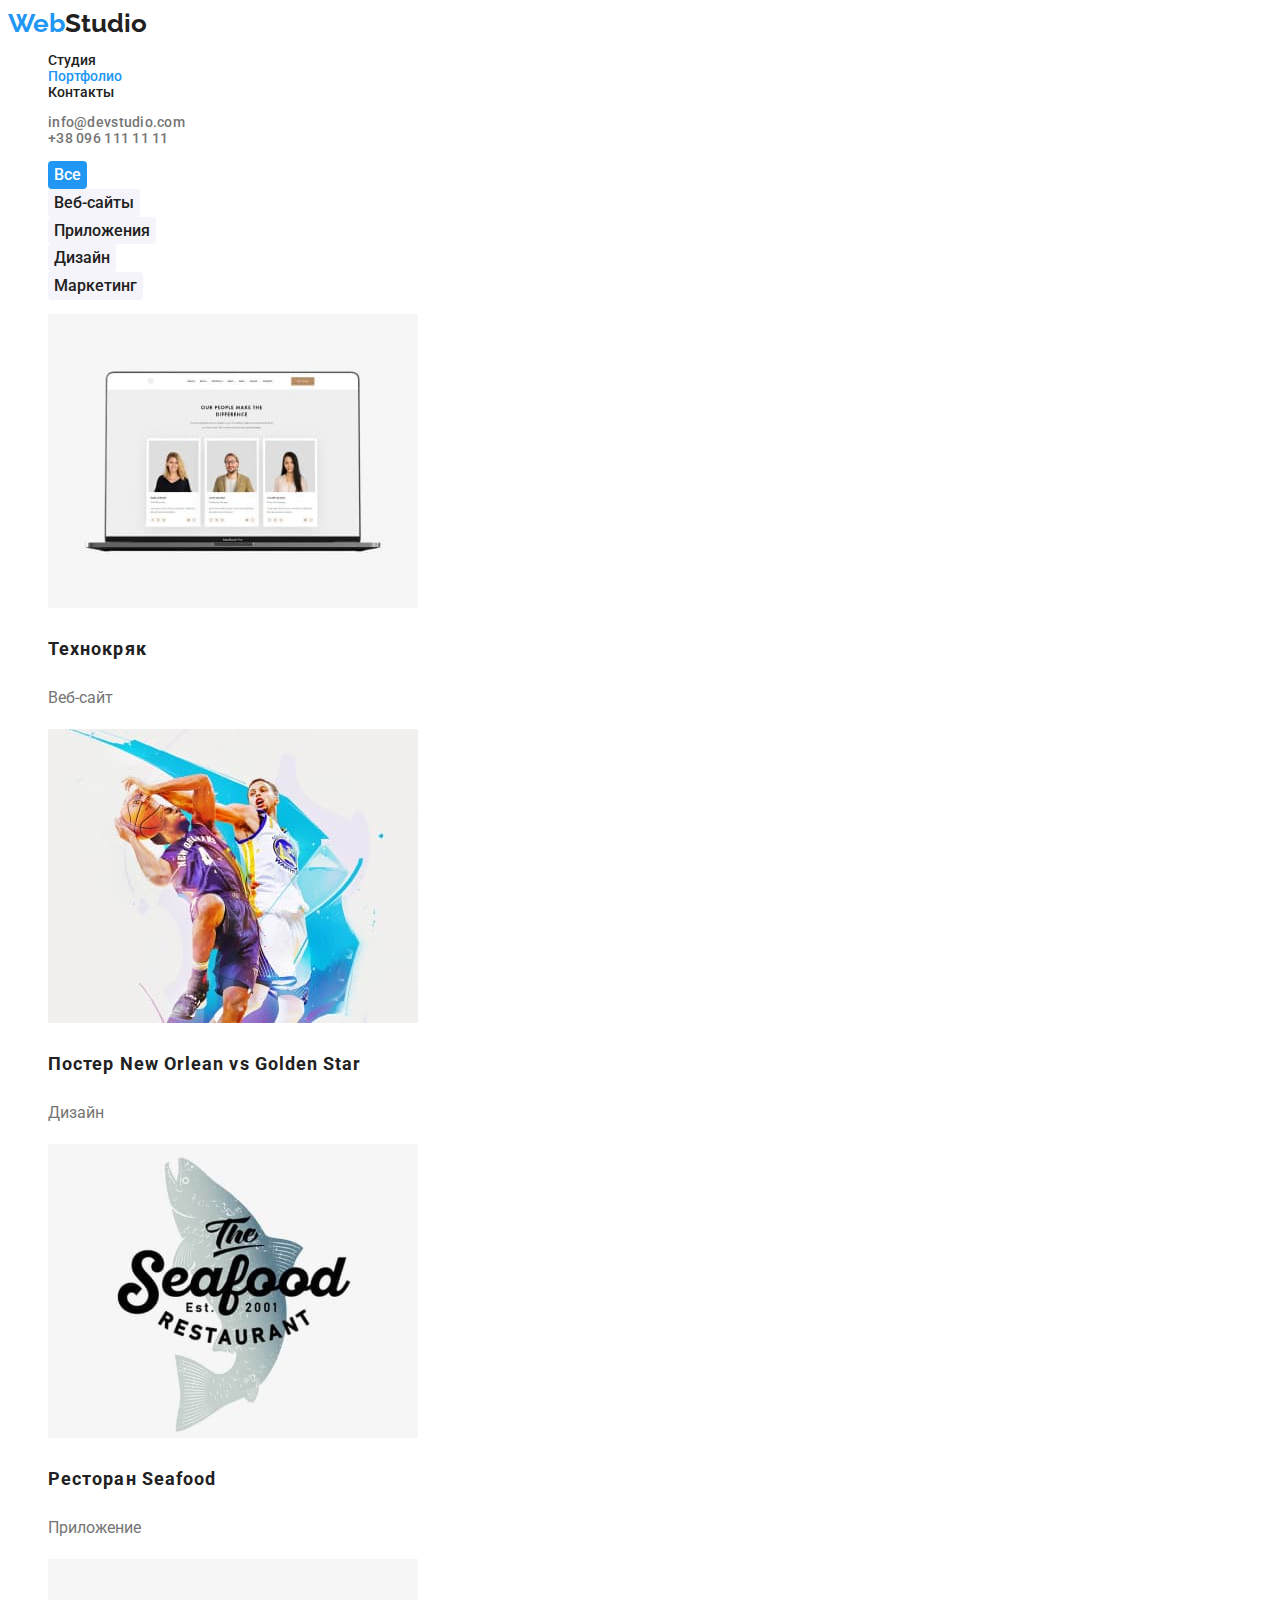
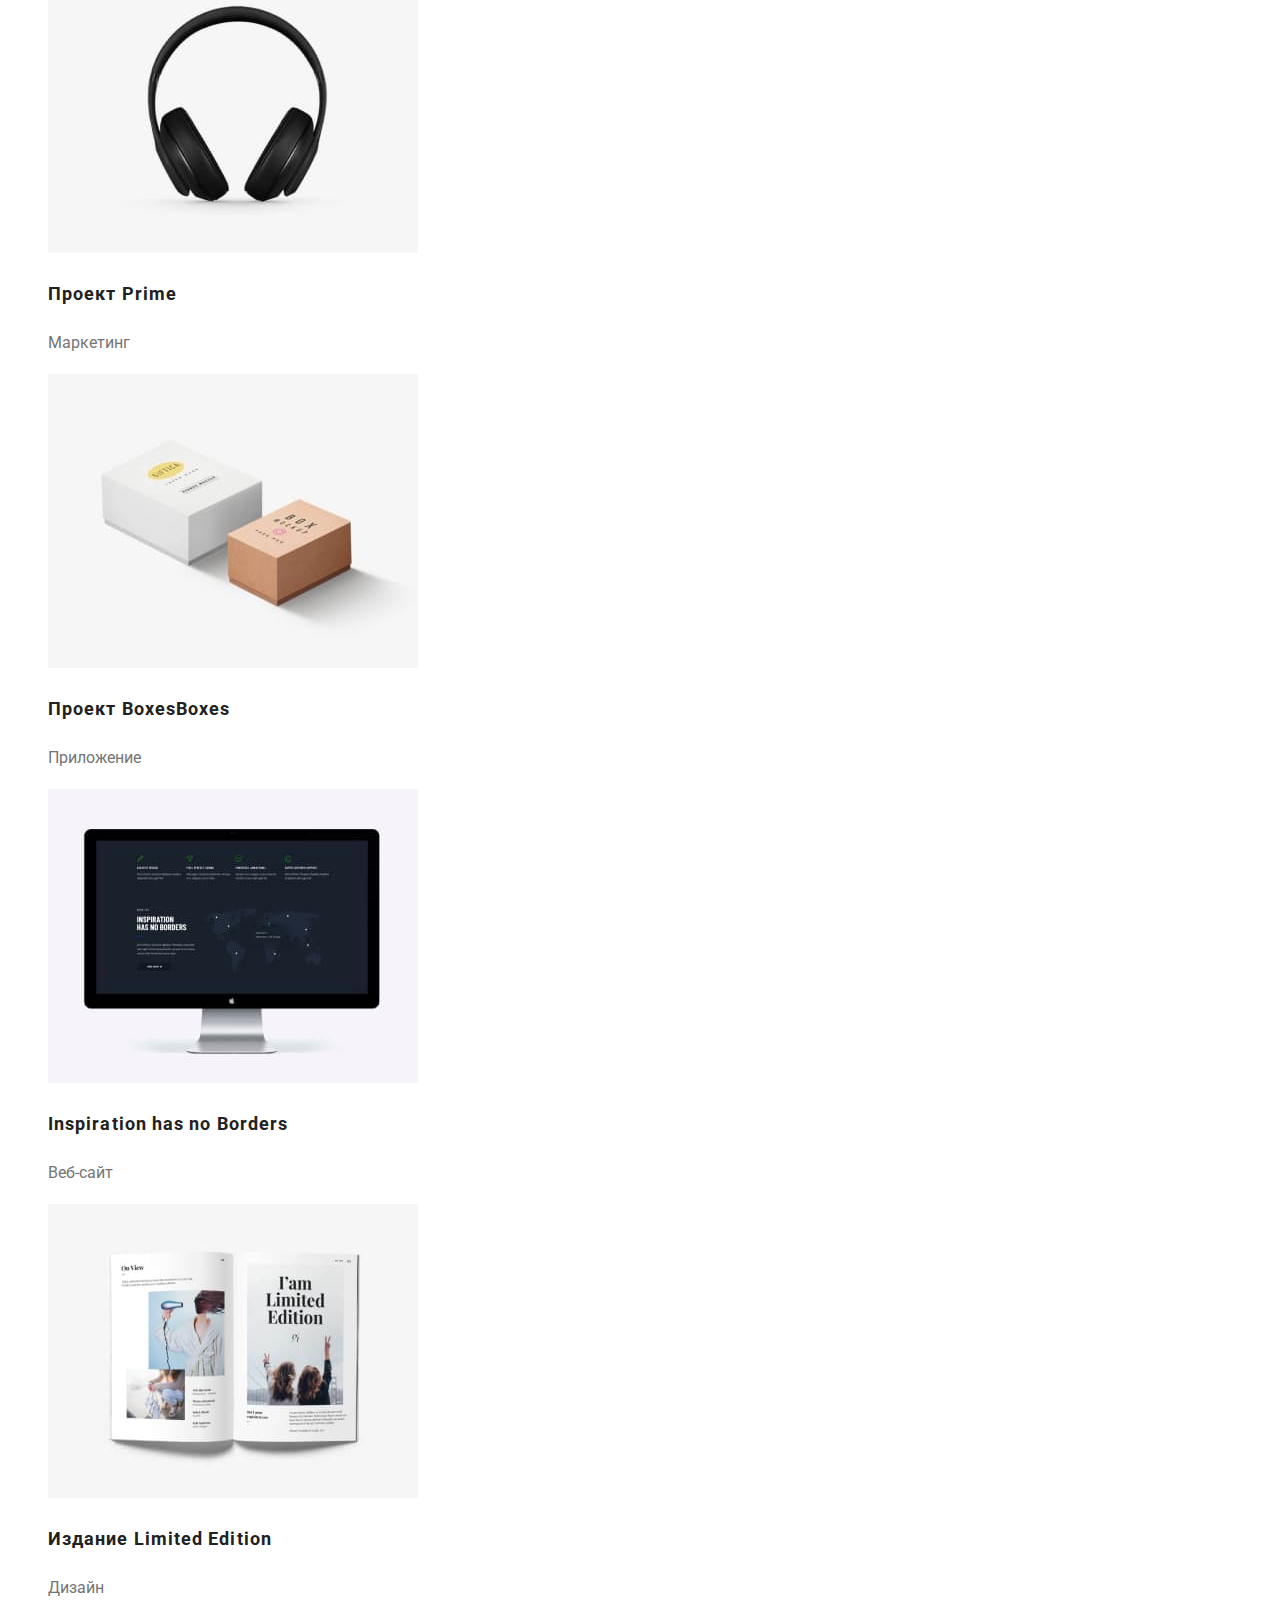
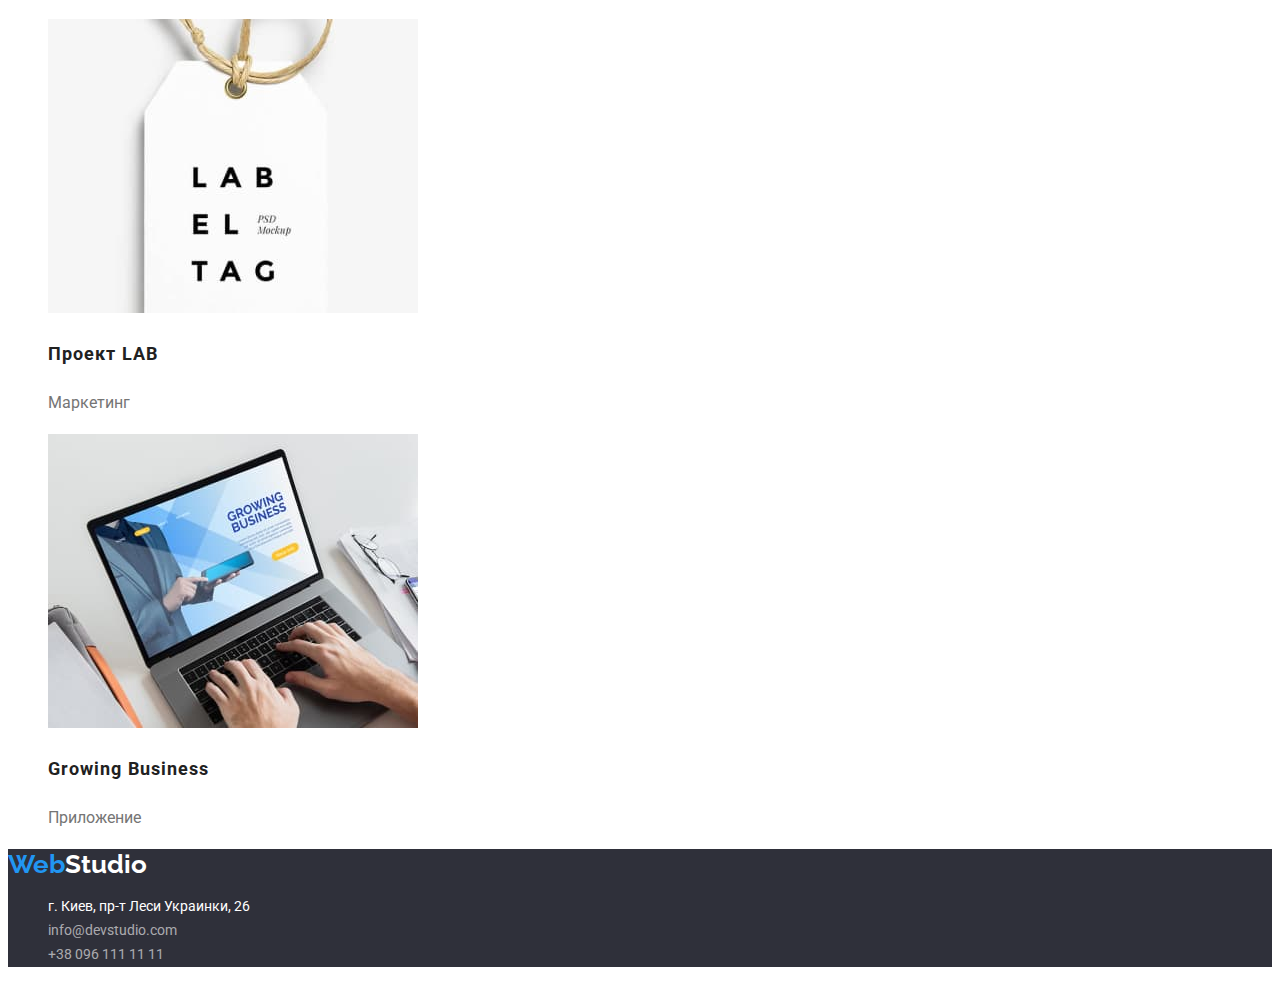
==== portfolio.html @ 29855543 "Add files via upload" ====
<!DOCTYPE html>
<html lang="ru">
  <head>
    <meta charset="UTF-8" />
    <meta http-equiv="X-UA-Compatible" content="IE=edge" />
    <meta name="viewport" content="width=device-width, initial-scale=1.0" />
    <title>Портфолио</title>
    <!-- fonts start -->
    <link rel="preconnect" href="https://fonts.googleapis.com" />
    <link rel="preconnect" href="https://fonts.gstatic.com" crossorigin />
    <link
      href="https://fonts.googleapis.com/css2?family=Raleway:wght@700&family=Roboto:wght@400;500;700;900&display=swap"
      rel="stylesheet"
    />
    <!-- custom styles start -->
    <link rel="stylesheet" href="./css/styles.css" />
  </head>
  <body>
    <!-- Секція Header -->
    <header class="header">
      <a class="logo" href="./index.html" lang="en"
        >Web<span class="logo-header-web">Studio</span></a
      >

      <nav class="header-nav">
        <ul class="list">
          <li class="header-list-item">
            <a class="header-link link" href="./index.html">Студия</a>
          </li>
          <li class="header-list-item">
            <a class="header-link link current" href="./portfolio.html">Портфолио</a>
          </li>
          <li class="header-list-item">
            <a class="header-link link" href="./contatcs.html">Контакты</a>
          </li>
        </ul>
      </nav>
      <ul class="contacts">
        <li class="list">
          <a class="header-contact link" href="mailto:info@devstudio.com"
            >info@devstudio.com</a
          >
        </li>
        <li class="list">
          <a class="header-contact link" href="tel:+380961111111"
            >+38 096 111 11 11</a
          >
        </li>
      </ul>
    </header>
    <main>
      <!-- buttons -->
      <section>
        <h1 class="visually-hidden">Портфолио</h1>
        <ul class="list">
          <li><button class="btn-menu active" type="button">Все</button></li>
          <li><button class="btn-menu" type="button">Веб-сайты</button></li>
          <li><button class="btn-menu" type="button">Приложения</button></li>
          <li><button class="btn-menu" type="button">Дизайн</button></li>
          <li><button class="btn-menu" type="button">Маркетинг</button></li>
        </ul>
      
      <!-- Список работ -->
      
        <ul class="list">
          <li>
            <a class="link" href="">
              <img
                src="./images/portfolio/technokriak (1).jpg"
                alt="Технокряк"
                width="370"
                height="294"
              />
              <h2 class="title-portfolio">Технокряк</h2>
              <p class="text">Веб-сайт</p>
            </a>
          </li>
          <li>
            <a class="link" href="">
              <img
                src="./images/portfolio/poster-NewOrlean-vs-GoldenStar (1).jpg"
                alt="poster-NewOrlean-vs-Golden-Star"
                width="370"
                height="294"
              />
              <h2 class="title-portfolio">
                Постер <span lang="en">New Orlean vs Golden Star</span>
              </h2>
              <p class="text">Дизайн</p>
            </a>
          </li>
          <li>
            <a class="link" href="">
              <img
                src="./images/portfolio/restoranSeafood (1).jpg"
                alt="restaurant-Seafood"
                width="370"
                height="294"
              />
              <h2 class="title-portfolio">
                Ресторан <span lang="en">Seafood</span>
              </h2>
              <p class="text">Приложение</p>
            </a>
          </li>
          <li>
            <a class="link" href="">
              <img
                src="./images/portfolio/prime (2) (1).jpg"
                alt="project-Prime"
                width="370"
                height="294"
              />
              <h2 class="title-portfolio">
                Проект <span lang="en">Prime</span>
              </h2>
              <p class="text">Маркетинг</p>
            </a>
          </li>
          <li>
            <a class="link" href="">
              <img
                src="./images/portfolio/boxes (1).jpg"
                alt="project-Boxes"
                width="370"
                height="294"
              />
              <h2 class="title-portfolio">
                Проект <span lang="en">Boxes</span>Boxes
              </h2>
              <p class="text">Приложение</p>
            </a>
          </li>
          <li>
            <a class="link" href="">
              <img
                src="./images/portfolio/Inspiration (1).jpg"
                alt="Inspiration-has-no-Borders"
                width="370"
                height="294"
              />
              <h2 class="title-portfolio" lang="en">
                Inspiration has no Borders
              </h2>
              <p class="text">Веб-сайт</p>
            </a>
          </li>
          <li>
            <a class="link" href="">
              <img
                src="./images/portfolio/LimitedEdition (1).jpg"
                alt="Limited-Edition"
                width="370"
                height="294"
              />
              <h2 class="title-portfolio">
                Издание <span lang="en">Limited Edition</span>
              </h2>
              <p class="text">Дизайн</p>
            </a>
          </li>
          <li>
            <a class="link" href="">
              <img
                src="./images/portfolio/LAB (1).jpg"
                alt="project-LAB"
                width="370"
                height="294"
              />
              <h2 class="title-portfolio">Проект <span lang="en">LAB</span></h2>
              <p class="text">Маркетинг</p>
            </a>
          </li>
          <li>
            <a class="link" href="">
              <img
                src="./images/portfolio/GrowingBussiness (1).jpg"
                alt="Growing Business"
                width="370"
                height="294"
              />
              <h2 class="title-portfolio" lang="en">Growing Business</h2>
              <p class="text">Приложение</p>
            </a>
          </li>
        </ul>
      </section>
    </main>
    <!-- Секція Footer -->
    <footer class="footer">
      <a class="logo" href="./index.html" lang="en"
        >Web<span class="footer-span">Studio</span></a
      >
      <address>
        <ul class="list">
          <li>
            <a
              class="footer-map"
              href="https://goo.gl/maps/bHneiKfZUzeGN72U9"
              target="_blank"
              rel="noopener noreferrer"
              >г. Киев, пр-т Леси Украинки, 26</a
            >
          </li>
          <li>
            <a class="footer-list" href="mailto:info@devstudio.com"
              >info@devstudio.com</a
            >
          </li>
          <li>
            <a class="footer-list" href="tel:+380961111111"
              >+38 096 111 11 11</a
            >
          </li>
        </ul>
      </address>
    </footer>
  </body>
</html>
---- css/styles.css ----
:root {
    /* fonts */
    --main-font: "Roboto";
    --secondary-font: "Raleway";

    /* text colors */
    --accent-color: #2196F3;
    --primary-text-color: #757575;
    --title-color: #212121;
    --button-color: #FFFFFF;
    --background-title: #2F303A;
    --background-button: #F5F4FA;
    --button-order: #188CE8;
}


body {
    font-family: var(--main-font), sans-serif;
    font-size: 14px;
    line-height: 1.71;
    
    
}

.visually-hidden {
    position:absolute;
    width: 1px;
    height: 1px;
    margin: -1px;
    border: 0;
    padding: 0;
    white-space: nowrap;
    clip-path: inset(100%);
    clip: rect(0 0 0 0);
    overflow: hidden;

}
.link {
    text-decoration: none;
}

.list {
    list-style: none;
}

.logo {
    font-family: var(--secondary-font), sans-serif;
    text-decoration: none;
    color: var(--accent-color);
    font-weight: 700;
    font-size: 26px;
    line-height: 1.19;
}

.logo-header-web {
    color: var(--title-color);
}

.hero {
    background-color: var(--background-title);
}

.hero-title {
    background: var(--background-title);
    color: var(--button-color);
    font-family: inherit;
    font-weight: 900;
    font-size: 44px;
    line-height: 1.36;
    text-align: center;
    text-transform: uppercase;
}

.button-order {
    color: var(--button-color);
    background: var(--accent-color);
    font-family: inherit;
    font-weight: 700;
    font-size: 16px;
    line-height: 1.88;
    border: none;
    border-radius: 4px;
    cursor: pointer;
}

.btn-menu {
    font-family: inherit;
    font-weight: 500;
    font-size: 16px;
    line-height: 1.62;
    text-align: center;
    color: var(--title-color);
    background: var(--background-button);
    cursor: pointer;
    border: none;
    border-radius: 4px;
}


.btn-menu:hover,
.btn-menu:focus {
    background-color: var(--accent-color);
    color: var(--button-color);

}

.header {
    font-family: var(--main-font);
    font-weight: 500;
    font-size: 14px;
    line-height: 1.14;
}

.header-link {
    text-decoration: none;
    color: var(--title-color)
}


.header-link:hover,
.header-link:focus,
.current {
    color: var(--accent-color);
}

.header-contact {
    font-weight: 500;
    font-size: 14px;
    line-height: 1.14;
    letter-spacing: 0.02em;

    color: var(--primary-text-color);
}

.header-mail {
    font-weight: 500;
    font-size: 14px;
    line-height: 1.14;
    letter-spacing: 0.02em;

    color: var(--primary-text-color);
}

.header-contact:hover,
.header-contact:focus {
    color: var(--accent-color);
}



.uppertitle {
    font-weight: 400;
    font-size: 14px;
    line-height: 1.71;
    letter-spacing: 0.03em;
    color: var(--primary-text-color);

}

.section-title {
    font-weight: 700;
    font-size: 36px;
    line-height: 1.17;
    letter-spacing: 0.03em;

    color: var(--title-color);
}

.title3 {
    font-family: inherit;
    color: var(--title-color);
    font-weight: 700;
    font-size: 14px;
    line-height: 1.14;
    text-transform: uppercase;
}

.title-team {
    font-family: inherit;
    color: var(--title-color);
    font-weight: 500;
    font-size: 16px;
    line-height: 1.19px;
    text-decoration: none;
}

.title-portfolio {
    font-weight: 700;
    font-size: 18px;
    line-height: 2;
    letter-spacing: 0.06em;
    color: var(--title-color);
}

.text { font-family: inherit; 
    font-weight: 400;
    font-size: 16px;
    line-height: 1.88;
    text-decoration: none;
    color: var(--primary-text-color);
    }


.footer {
    background-color: var(--background-title);
}

.footer-span {
    color: var(--button-color);
}

.footer-map {
    text-decoration: none;
    color: var(--button-color);
    font-style: normal;
}

.footer-list {
    text-decoration: none;
    color: rgba(255, 255, 255, 0.6);
    font-style: normal;
    
}
.footer-list:hover,
.footer-list:focus {
  color: var(--accent-color);
}
.btn-menu.active {
    background-color: var(--accent-color);
    color: var(--button-color);
}
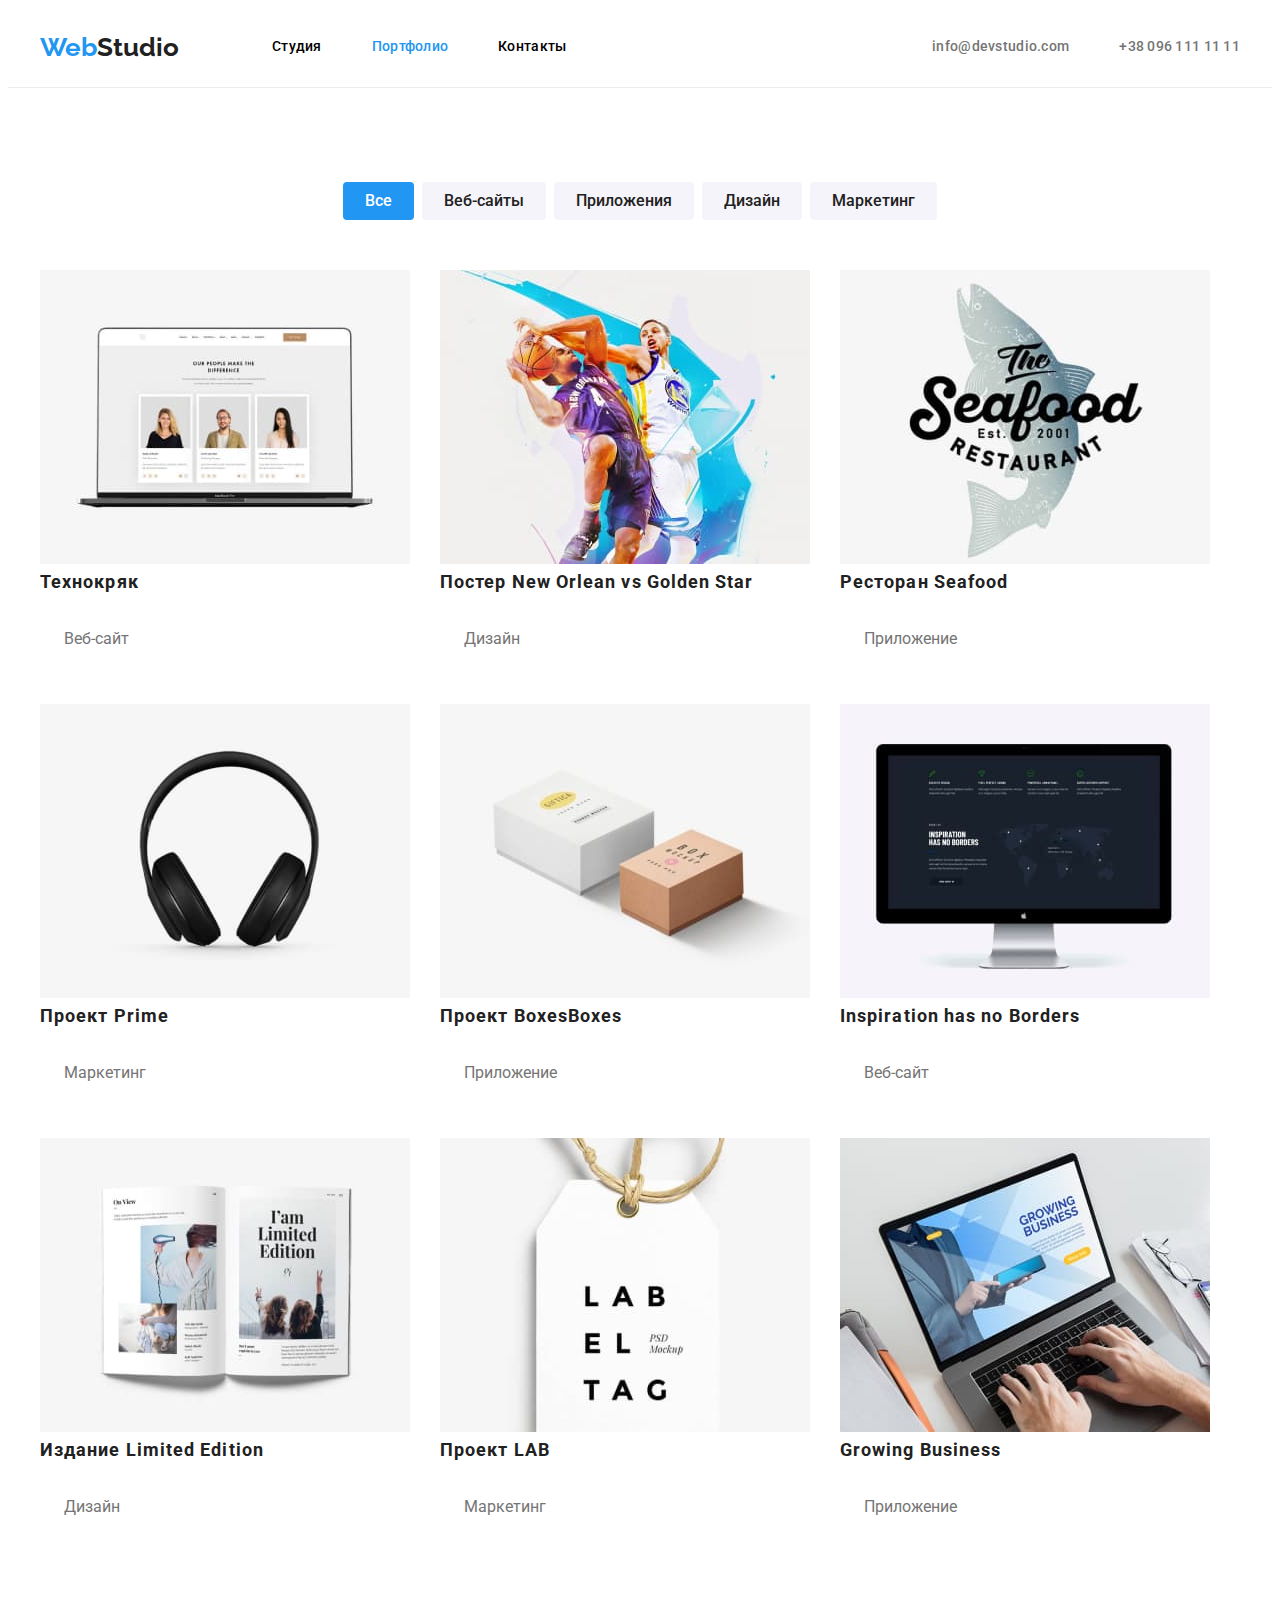
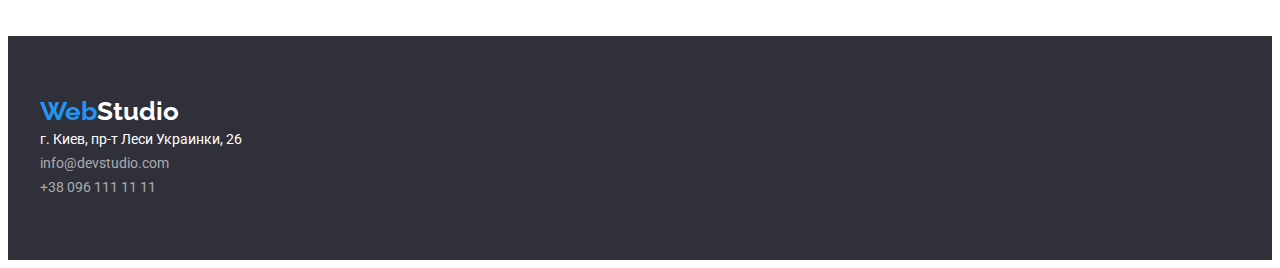
==== commit 8e6129a4: "editing index.html, css" ====
--- a/portfolio.html
+++ b/portfolio.html
@@ -12,208 +12,249 @@
       href="https://fonts.googleapis.com/css2?family=Raleway:wght@700&family=Roboto:wght@400;500;700;900&display=swap"
       rel="stylesheet"
     />
+    <link
+      rel="stylesheet"
+      href="https://cdnjs.cloudflare.com/ajax/libs/modern-normalize/1.1.0/modern-normalize.min.css"
+      integrity="sha512-wpPYUAdjBVSE4KJnH1VR1HeZfpl1ub8YT/NKx4PuQ5NmX2tKuGu6U/JRp5y+Y8XG2tV+wKQpNHVUX03MfMFn9Q=="
+      crossorigin="anonymous"
+      referrerpolicy="no-referrer"
+    />
     <!-- custom styles start -->
     <link rel="stylesheet" href="./css/styles.css" />
   </head>
   <body>
     <!-- Секція Header -->
+
     <header class="header">
-      <a class="logo" href="./index.html" lang="en"
-        >Web<span class="logo-header-web">Studio</span></a
-      >
-
-      <nav class="header-nav">
-        <ul class="list">
-          <li class="header-list-item">
-            <a class="header-link link" href="./index.html">Студия</a>
-          </li>
-          <li class="header-list-item">
-            <a class="header-link link current" href="./portfolio.html">Портфолио</a>
-          </li>
-          <li class="header-list-item">
-            <a class="header-link link" href="./contatcs.html">Контакты</a>
-          </li>
-        </ul>
-      </nav>
-      <ul class="contacts">
-        <li class="list">
-          <a class="header-contact link" href="mailto:info@devstudio.com"
-            >info@devstudio.com</a
+      <div class="container">
+        <div class="flex-container">
+          <a href="" class="header-logo"
+            ><span class="logo-span">Web</span>Studio</a
           >
-        </li>
-        <li class="list">
-          <a class="header-contact link" href="tel:+380961111111"
-            >+38 096 111 11 11</a
-          >
-        </li>
-      </ul>
+          <nav>
+            <ul class="marker-list header-list">
+              <li class="item">
+                <a class="nav-link" href="./index.html">Студия</a>
+              </li>
+              <li class="item">
+                <a class="nav-link current" href="">Портфолио</a>
+              </li>
+              <li class="item"><a class="nav-link" href="">Контакты</a></li>
+            </ul>
+          </nav>
+          <ul class="marker-list header-list-contact">
+            <li class="contact-item">
+              <a class="contact-link" href="mailto:info@devstudio.com"
+                >info@devstudio.com</a
+              >
+            </li>
+            <li class="contact-item">
+              <a class="contact-link" href="tel:+380961111111"
+                >+38 096 111 11 11</a
+              >
+            </li>
+          </ul>
+        </div>
+      </div>
     </header>
     <main>
       <!-- buttons -->
-      <section>
-        <h1 class="visually-hidden">Портфолио</h1>
-        <ul class="list">
-          <li><button class="btn-menu active" type="button">Все</button></li>
-          <li><button class="btn-menu" type="button">Веб-сайты</button></li>
-          <li><button class="btn-menu" type="button">Приложения</button></li>
-          <li><button class="btn-menu" type="button">Дизайн</button></li>
-          <li><button class="btn-menu" type="button">Маркетинг</button></li>
-        </ul>
-      
-      <!-- Список работ -->
-      
-        <ul class="list">
-          <li>
-            <a class="link" href="">
-              <img
-                src="./images/portfolio/technokriak (1).jpg"
-                alt="Технокряк"
-                width="370"
-                height="294"
-              />
-              <h2 class="title-portfolio">Технокряк</h2>
-              <p class="text">Веб-сайт</p>
-            </a>
-          </li>
-          <li>
-            <a class="link" href="">
-              <img
-                src="./images/portfolio/poster-NewOrlean-vs-GoldenStar (1).jpg"
-                alt="poster-NewOrlean-vs-Golden-Star"
-                width="370"
-                height="294"
-              />
-              <h2 class="title-portfolio">
-                Постер <span lang="en">New Orlean vs Golden Star</span>
-              </h2>
-              <p class="text">Дизайн</p>
-            </a>
-          </li>
-          <li>
-            <a class="link" href="">
-              <img
-                src="./images/portfolio/restoranSeafood (1).jpg"
-                alt="restaurant-Seafood"
-                width="370"
-                height="294"
-              />
-              <h2 class="title-portfolio">
-                Ресторан <span lang="en">Seafood</span>
-              </h2>
-              <p class="text">Приложение</p>
-            </a>
-          </li>
-          <li>
-            <a class="link" href="">
-              <img
-                src="./images/portfolio/prime (2) (1).jpg"
-                alt="project-Prime"
-                width="370"
-                height="294"
-              />
-              <h2 class="title-portfolio">
-                Проект <span lang="en">Prime</span>
-              </h2>
-              <p class="text">Маркетинг</p>
-            </a>
-          </li>
-          <li>
-            <a class="link" href="">
-              <img
-                src="./images/portfolio/boxes (1).jpg"
-                alt="project-Boxes"
-                width="370"
-                height="294"
-              />
-              <h2 class="title-portfolio">
-                Проект <span lang="en">Boxes</span>Boxes
-              </h2>
-              <p class="text">Приложение</p>
-            </a>
-          </li>
-          <li>
-            <a class="link" href="">
-              <img
-                src="./images/portfolio/Inspiration (1).jpg"
-                alt="Inspiration-has-no-Borders"
-                width="370"
-                height="294"
-              />
-              <h2 class="title-portfolio" lang="en">
-                Inspiration has no Borders
-              </h2>
-              <p class="text">Веб-сайт</p>
-            </a>
-          </li>
-          <li>
-            <a class="link" href="">
-              <img
-                src="./images/portfolio/LimitedEdition (1).jpg"
-                alt="Limited-Edition"
-                width="370"
-                height="294"
-              />
-              <h2 class="title-portfolio">
-                Издание <span lang="en">Limited Edition</span>
-              </h2>
-              <p class="text">Дизайн</p>
-            </a>
-          </li>
-          <li>
-            <a class="link" href="">
-              <img
-                src="./images/portfolio/LAB (1).jpg"
-                alt="project-LAB"
-                width="370"
-                height="294"
-              />
-              <h2 class="title-portfolio">Проект <span lang="en">LAB</span></h2>
-              <p class="text">Маркетинг</p>
-            </a>
-          </li>
-          <li>
-            <a class="link" href="">
-              <img
-                src="./images/portfolio/GrowingBussiness (1).jpg"
-                alt="Growing Business"
-                width="370"
-                height="294"
-              />
-              <h2 class="title-portfolio" lang="en">Growing Business</h2>
-              <p class="text">Приложение</p>
-            </a>
-          </li>
-        </ul>
+      <section class="section-portfolio">
+        <div class="container">
+          <h1 class="visually-hidden">Портфолио</h1>
+          <ul class="marker-list btn-list">
+            <li class="item">
+              <button class="btn-menu active" type="button">Все</button>
+            </li>
+            <li class="item">
+              <button class="btn-menu" type="button">Веб-сайты</button>
+            </li>
+            <li class="item">
+              <button class="btn-menu" type="button">Приложения</button>
+            </li>
+            <li class="item">
+              <button class="btn-menu" type="button">Дизайн</button>
+            </li>
+            <li class="item">
+              <button class="btn-menu" type="button">Маркетинг</button>
+            </li>
+          </ul>
+
+          <!-- Список работ -->
+
+          <ul class="marker-list cards-list">
+            <li class="item">
+              <a class="link" href=""
+                ><img
+                  src="./images/portfolio/technokriak.jpg"
+                  alt="Технокряк"
+                  width="370"
+                  height="294"
+                />
+              </a>
+              <div class="text-card">
+                <h2 class="title-portfolio">Технокряк</h2>
+                <p class="text">Веб-сайт</p>
+              </div>
+            </li>
+            <li class="item">
+              <a class="link" href=""
+                ><img
+                  src="./images/portfolio/poster-NewOrlean-vs-GoldenStar.jpg"
+                  alt="poster-NewOrlean-vs-Golden-Star"
+                  width="370"
+                  height="294"
+              /></a>
+              <div class="text-card">
+                <h2 class="title-portfolio">
+                  Постер <span lang="en">New Orlean vs Golden Star</span>
+                </h2>
+                <p class="text">Дизайн</p>
+              </div>
+            </li>
+            <li class="item">
+              <a class="link" href="">
+                <img
+                  src="./images/portfolio/restoranSeafood.jpg"
+                  alt="restaurant-Seafood"
+                  width="370"
+                  height="294"
+                />
+              </a>
+              <div class="text-card">
+                <h2 class="title-portfolio">
+                  Ресторан <span lang="en">Seafood</span>
+                </h2>
+                <p class="text">Приложение</p>
+              </div>
+            </li>
+            <li class="item">
+              <a class="link" href="">
+                <img
+                  src="./images/portfolio/prime.jpg"
+                  alt="project-Prime"
+                  width="370"
+                  height="294"
+                />
+              </a>
+              <div class="text-card">
+                <h2 class="title-portfolio">
+                  Проект <span lang="en">Prime</span>
+                </h2>
+                <p class="text">Маркетинг</p>
+              </div>
+            </li>
+            <li class="item">
+              <a class="link" href="">
+                <img
+                  src="./images/portfolio/boxes.jpg"
+                  alt="project-Boxes"
+                  width="370"
+                  height="294"
+                />
+              </a>
+              <div class="text-card">
+                <h2 class="title-portfolio">
+                  Проект <span lang="en">Boxes</span>Boxes
+                </h2>
+                <p class="text">Приложение</p>
+              </div>
+            </li>
+            <li class="item">
+              <a class="link" href="">
+                <img
+                  src="./images/portfolio/Inspiration.jpg"
+                  alt="Inspiration-has-no-Borders"
+                  width="370"
+                  height="294"
+                />
+              </a>
+              <div class="text-card">
+                <h2 class="title-portfolio" lang="en">
+                  Inspiration has no Borders
+                </h2>
+                <p class="text">Веб-сайт</p>
+              </div>
+            </li>
+            <li class="item">
+              <a class="link" href="">
+                <img
+                  src="./images/portfolio/LimitedEdition.jpg"
+                  alt="Limited-Edition"
+                  width="370"
+                  height="294"
+                />
+              </a>
+              <div class="text-card">
+                <h2 class="title-portfolio">
+                  Издание <span lang="en">Limited Edition</span>
+                </h2>
+                <p class="text">Дизайн</p>
+              </div>
+            </li>
+            <li class="item">
+              <a class="link" href="">
+                <img
+                  src="./images/portfolio/LAB.jpg"
+                  alt="project-LAB"
+                  width="370"
+                  height="294"
+              /></a>
+              <div class="text-card">
+                <h2 class="title-portfolio">
+                  Проект <span lang="en">LAB</span>
+                </h2>
+                <p class="text">Маркетинг</p>
+              </div>
+            </li>
+            <li class="item">
+              <a class="link" href="">
+                <img
+                  src="./images/portfolio/GrowingBussiness.jpg"
+                  alt="Growing Business"
+                  width="370"
+                  height="294"
+                />
+              </a>
+              <div class="text-card">
+                <h2 class="title-portfolio" lang="en">Growing Business</h2>
+                <p class="text">Приложение</p>
+              </div>
+            </li>
+          </ul>
+        </div>
       </section>
     </main>
     <!-- Секція Footer -->
     <footer class="footer">
-      <a class="logo" href="./index.html" lang="en"
-        >Web<span class="footer-span">Studio</span></a
-      >
-      <address>
-        <ul class="list">
-          <li>
-            <a
-              class="footer-map"
-              href="https://goo.gl/maps/bHneiKfZUzeGN72U9"
-              target="_blank"
-              rel="noopener noreferrer"
-              >г. Киев, пр-т Леси Украинки, 26</a
-            >
-          </li>
-          <li>
-            <a class="footer-list" href="mailto:info@devstudio.com"
-              >info@devstudio.com</a
-            >
-          </li>
-          <li>
-            <a class="footer-list" href="tel:+380961111111"
-              >+38 096 111 11 11</a
-            >
-          </li>
-        </ul>
-      </address>
+      <div class="container">
+        <a class="logo" href="./index.html" lang="en"
+          >Web<span class="footer-span">Studio</span></a
+        >
+        <address>
+          <ul class="marker-list">
+            <li class="item">
+              <a
+                class="footer-map"
+                href="https://goo.gl/maps/bHneiKfZUzeGN72U9"
+                target="_blank"
+                rel="noopener noreferrer"
+                >г. Киев, пр-т Леси Украинки, 26</a
+              >
+            </li>
+            <li class="item">
+              <a class="footer-list" href="mailto:info@devstudio.com"
+                >info@devstudio.com</a
+              >
+            </li>
+            <li class="item">
+              <a class="footer-list" href="tel:+380961111111"
+                >+38 096 111 11 11</a
+              >
+            </li>
+          </ul>
+        </address>
+      </div>
     </footer>
   </body>
 </html>
--- a/css/styles.css
+++ b/css/styles.css
@@ -11,6 +11,10 @@
     --background-title: #2F303A;
     --background-button: #F5F4FA;
     --button-order: #188CE8;
+    --header-width: 1200px;
+    --font-text: 14px;
+
+    --font-weight-main: 500;
 }
 
 
@@ -18,12 +22,226 @@
     font-family: var(--main-font), sans-serif;
     font-size: 14px;
     line-height: 1.71;
-    
-    
-}
-
+}
+
+h1,
+h2,
+h3,
+ul,
+p {
+    margin: 0;
+    padding: 0;
+}
+
+img {
+    display: block;
+}
+
+.marker-list {
+    list-style-type: none;
+    padding: 0;
+}
+
+/* header */
+.header {
+    border-bottom: 1px solid #ececec;
+}
+
+.container {
+    width: 1200px;
+    padding: 0 15px;
+    margin: 0 auto;
+}
+
+header a {
+    padding: 24px 0px;
+}
+
+.flex-container {
+    display: flex;
+    align-items: center;
+}
+
+.header-logo {
+    font-family: var(--secondary-font), sans-serif;
+    font-size: 26px;
+    font-weight: 700;
+    line-height: 1.19;
+    text-decoration: none;
+    color: var(--title-color);
+    margin-right: 93px;
+}
+.logo-span {
+    color: var(--accent-color);
+}
+.header-list {
+    display: flex;
+}
+.header-list>.item:not(:last-child) {
+    margin-right: 50px;
+}
+.marker-list .nav-link {
+    font-size: var(--font-text);
+    font-weight: var(--font-weight-main);
+    line-height: 1.14;
+    text-decoration: none;
+    color: var(--dark-color);
+    letter-spacing: 0.02em;
+}
+.nav-link:hover,
+.nav-link:focus {
+    color: var(--accent-color);
+}
+.marker-list .nav-link.current {
+    color: var(--accent-color);
+}
+
+.header-list-contact>.contact-item:first-child {
+    margin-right: 50px;
+}
+
+.header-list-contact {
+    display: flex;
+    margin-left: auto;
+}
+
+.contact-link {
+    font-size: var(--font-text);
+    font-weight: var(--font-weight-main);
+    line-height: 1.14;
+    text-decoration: none;
+    color: var(--primary-text-color);
+    font-style: normal;
+    letter-spacing: 0.02em;
+}
+
+.contact-link:hover,
+.contact-link:focus {
+    color: var(--accent-color);
+}
+.section {
+    padding: 94px 0;
+}
+
+.logo {
+    font-family: var(--secondary-font), sans-serif;
+    text-decoration: none;
+    color: var(--accent-color);
+    font-weight: 700;
+    font-size: 26px;
+    line-height: 1.19;
+    margin-right: 93px;
+}
+
+.logo-header-web {
+    color: var(--title-color);
+}
+
+
+
+.header {
+    font-family: var(--main-font);
+    font-weight: 500;
+    font-size: 14px;
+    line-height: 1.14;
+}
+
+.header-link {
+    text-decoration: none;
+    color: var(--title-color)
+}
+
+
+
+.uppertitle {
+    font-weight: 400;
+    font-size: 14px;
+    line-height: 1.71;
+    letter-spacing: 0.03em;
+    color: var(--primary-text-color);
+
+}
+
+.section-title {
+    font-weight: 700;
+    font-size: 36px;
+    line-height: 1.17;
+    letter-spacing: 0.03em;
+
+    color: var(--title-color);
+    margin-bottom: 50px;
+
+    text-align: center;
+}
+
+.btn-menu {
+    border: 0;
+    padding: 6px 22px;
+
+    font-family: inherit;
+    font-weight: 500;
+    font-size: 16px;
+    line-height: 1.62;
+    text-align: center;
+    color: var(--title-color);
+    background: var(--background-button);
+    cursor: pointer;
+    border: none;
+    border-radius: 4px;
+}
+
+
+.btn-menu:hover,
+.btn-menu:focus {
+    background-color: var(--accent-color);
+    color: var(--button-color);
+}
+/* hero */
+.hero-section {
+    padding-bottom: 200px;
+    padding-top: 200px;
+}
+
+.hero {
+    background-color: var(--background-title);
+    text-align: center;
+}
+
+.hero-title {
+    background: var(--background-title);
+    color: var(--button-color);
+    font-family: inherit;
+    font-weight: 900;
+    font-size: 44px;
+    line-height: 1.36;
+    text-align: center;
+    text-transform: uppercase;
+}
+
+.button-order {
+    padding: 10px 32px;
+
+    border-radius: 4px;
+
+    color: var(--button-color);
+    background: var(--accent-color);
+    font-family: inherit;
+    font-weight: 700;
+    font-size: 16px;
+    line-height: 1.88;
+    border: none;
+    border-radius: 4px;
+    cursor: pointer;
+}
+
+.btn-order:hover,
+.btn-order:focus {
+    background-color: var(--accent-color);
+}
+
+/* преимущества */
 .visually-hidden {
-    position:absolute;
+    position: absolute;
     width: 1px;
     height: 1px;
     margin: -1px;
@@ -33,140 +251,24 @@
     clip-path: inset(100%);
     clip: rect(0 0 0 0);
     overflow: hidden;
-
-}
-.link {
-    text-decoration: none;
-}
-
-.list {
-    list-style: none;
-}
-
-.logo {
-    font-family: var(--secondary-font), sans-serif;
-    text-decoration: none;
-    color: var(--accent-color);
-    font-weight: 700;
-    font-size: 26px;
-    line-height: 1.19;
-}
-
-.logo-header-web {
-    color: var(--title-color);
-}
-
-.hero {
-    background-color: var(--background-title);
-}
-
-.hero-title {
-    background: var(--background-title);
-    color: var(--button-color);
-    font-family: inherit;
-    font-weight: 900;
-    font-size: 44px;
-    line-height: 1.36;
-    text-align: center;
-    text-transform: uppercase;
-}
-
-.button-order {
-    color: var(--button-color);
-    background: var(--accent-color);
-    font-family: inherit;
-    font-weight: 700;
-    font-size: 16px;
-    line-height: 1.88;
-    border: none;
-    border-radius: 4px;
-    cursor: pointer;
-}
-
-.btn-menu {
-    font-family: inherit;
-    font-weight: 500;
-    font-size: 16px;
-    line-height: 1.62;
-    text-align: center;
-    color: var(--title-color);
-    background: var(--background-button);
-    cursor: pointer;
-    border: none;
-    border-radius: 4px;
-}
-
-
-.btn-menu:hover,
-.btn-menu:focus {
-    background-color: var(--accent-color);
-    color: var(--button-color);
-
-}
-
-.header {
-    font-family: var(--main-font);
-    font-weight: 500;
-    font-size: 14px;
-    line-height: 1.14;
-}
-
-.header-link {
-    text-decoration: none;
-    color: var(--title-color)
-}
-
-
-.header-link:hover,
-.header-link:focus,
-.current {
-    color: var(--accent-color);
-}
-
-.header-contact {
-    font-weight: 500;
-    font-size: 14px;
-    line-height: 1.14;
-    letter-spacing: 0.02em;
-
-    color: var(--primary-text-color);
-}
-
-.header-mail {
-    font-weight: 500;
-    font-size: 14px;
-    line-height: 1.14;
-    letter-spacing: 0.02em;
-
-    color: var(--primary-text-color);
-}
-
-.header-contact:hover,
-.header-contact:focus {
-    color: var(--accent-color);
-}
-
-
-
-.uppertitle {
-    font-weight: 400;
-    font-size: 14px;
-    line-height: 1.71;
-    letter-spacing: 0.03em;
-    color: var(--primary-text-color);
-
-}
-
-.section-title {
-    font-weight: 700;
-    font-size: 36px;
-    line-height: 1.17;
-    letter-spacing: 0.03em;
-
-    color: var(--title-color);
+}
+
+
+.list-box {
+    display: flex;
+}
+
+.list-box>.item {
+    width: 270px;
+}
+
+.list-box .item:not(:last-child) {
+    margin-right: 30px;
 }
 
 .title3 {
+    margin-bottom: 10px;
+
     font-family: inherit;
     color: var(--title-color);
     font-weight: 700;
@@ -175,7 +277,51 @@
     text-transform: uppercase;
 }
 
+/* about-us */
+
+.section-about-us {
+    padding-top: 0;
+}
+
+.flex-box-img {
+    display: flex;
+    margin-left: -30px;
+    margin-top: -30px;
+
+    flex-basis: calc((100% - 90px) / 4);
+}
+
+.flex-box-img .item {
+    margin-left: 30px;
+    margin-top: 30px;
+}
+
+/* command */
+.section-command {
+    background-color: var(--background-button);
+}
+
+.flex-box-pic {
+    display: flex;
+    flex-basis: calc((100% - 120px) / 4);
+
+    margin-left: -30px;
+}
+
+.item-pic {
+    margin-left: 30px;
+    text-align: center;
+
+}
+
+.text-wrapper {
+    padding-bottom: 30px;
+    padding-top: 30px;
+}
+
 .title-team {
+    margin-bottom: 10px;
+
     font-family: inherit;
     color: var(--title-color);
     font-weight: 500;
@@ -184,25 +330,67 @@
     text-decoration: none;
 }
 
+/* portfolio */
+.section-portfolio {
+    padding-top: 94px;
+    padding-bottom: 94px;
+}
+
 .title-portfolio {
     font-weight: 700;
     font-size: 18px;
     line-height: 2;
     letter-spacing: 0.06em;
     color: var(--title-color);
-}
-
-.text { font-family: inherit; 
+
+    margin-bottom: 4px;
+}
+
+.btn-list {
+    display: flex;
+    justify-content: center;
+    margin-bottom: 50px;
+}
+
+.btn-list>.item:not(:last-child) {
+    margin-right: 8px;
+}
+
+.button-portfolio {
+    border: 0;
+    padding: 6px 22px;
+
+}
+
+.cards-list {
+    display: flex;
+    flex-wrap: wrap;
+    flex-basis: calc((100% - 90px) / 3);
+    margin-left: -30px;
+    margin-top: -30px;
+}
+
+.cards-list>.item {
+    margin-left: 30px;
+    margin-top: 30px;
+}
+
+.text {
+    font-family: inherit;
     font-weight: 400;
     font-size: 16px;
     line-height: 1.88;
     text-decoration: none;
     color: var(--primary-text-color);
-    }
+
+    padding: 20px 24px;
+}
 
 
 .footer {
     background-color: var(--background-title);
+    padding-bottom: 60px;
+    padding-top: 60px;
 }
 
 .footer-span {
@@ -219,12 +407,14 @@
     text-decoration: none;
     color: rgba(255, 255, 255, 0.6);
     font-style: normal;
-    
-}
+
+}
+
 .footer-list:hover,
 .footer-list:focus {
-  color: var(--accent-color);
-}
+    color: var(--accent-color);
+}
+
 .btn-menu.active {
     background-color: var(--accent-color);
     color: var(--button-color);
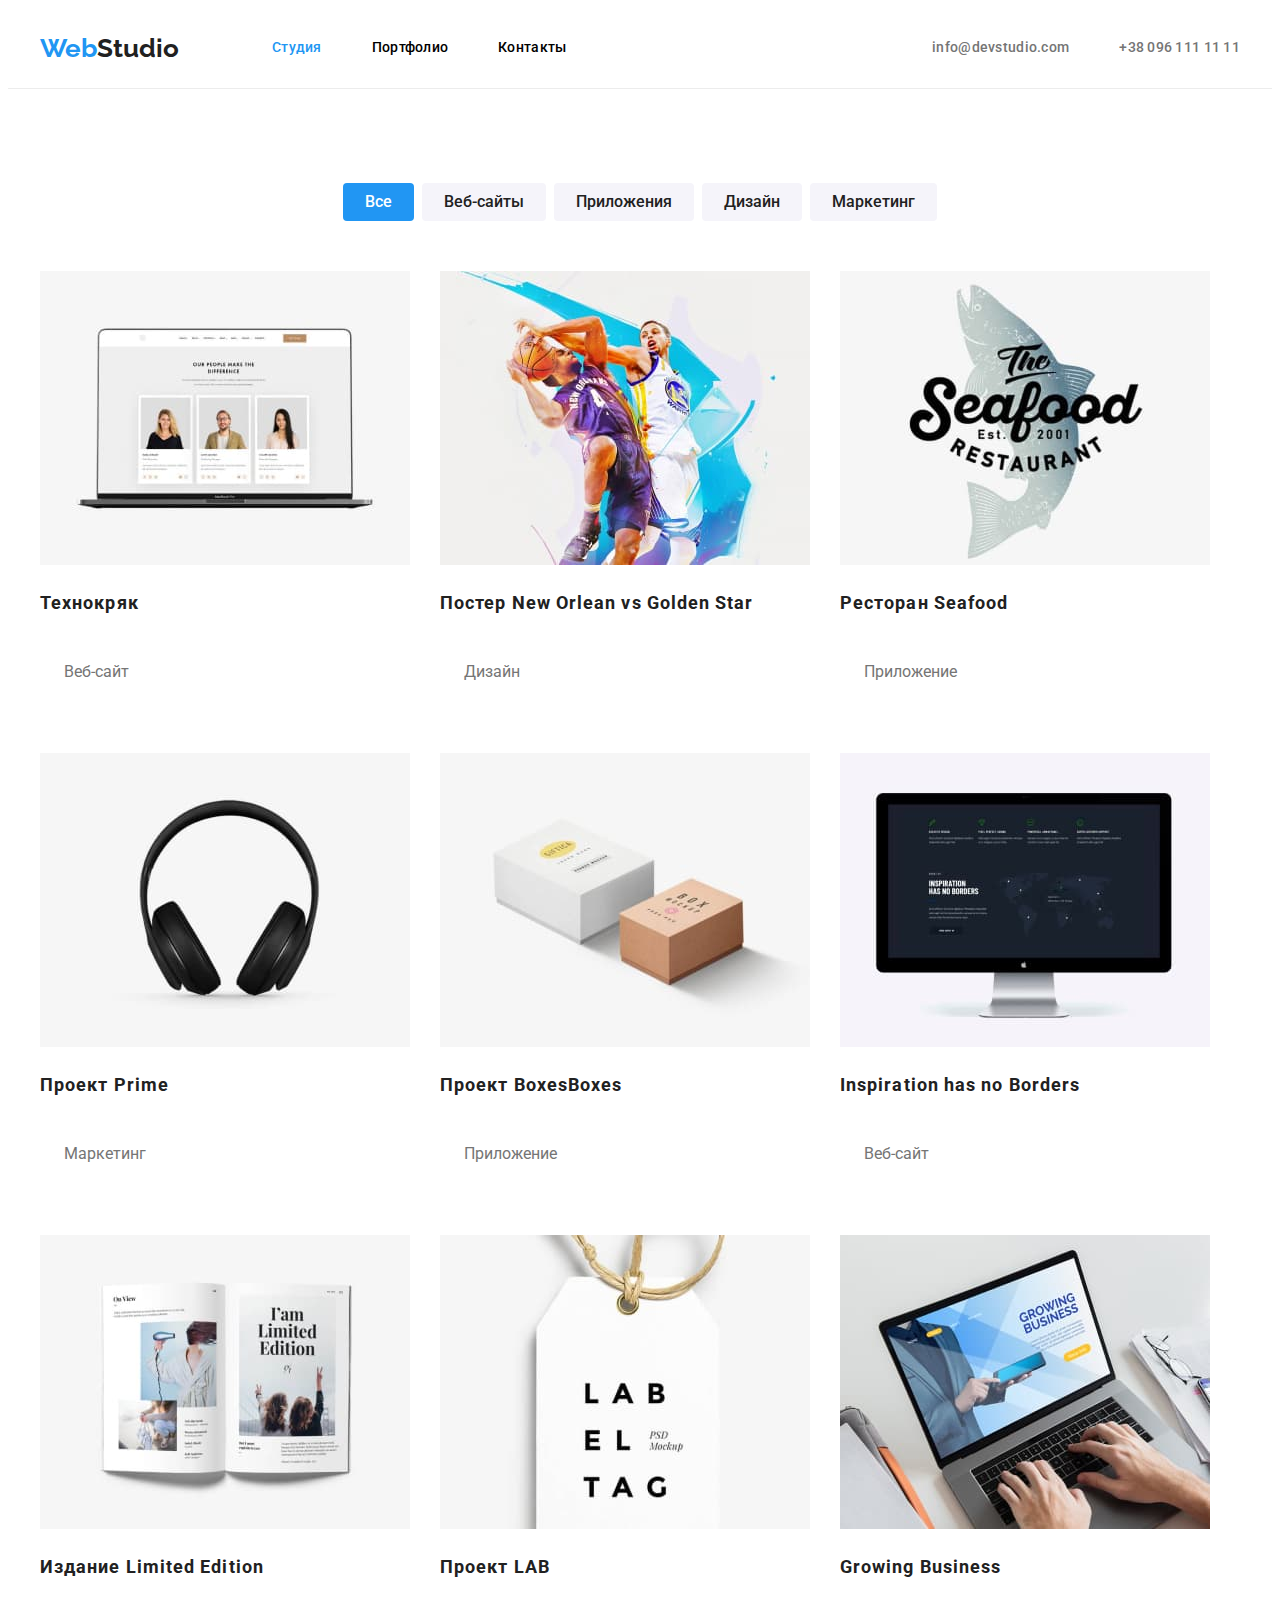
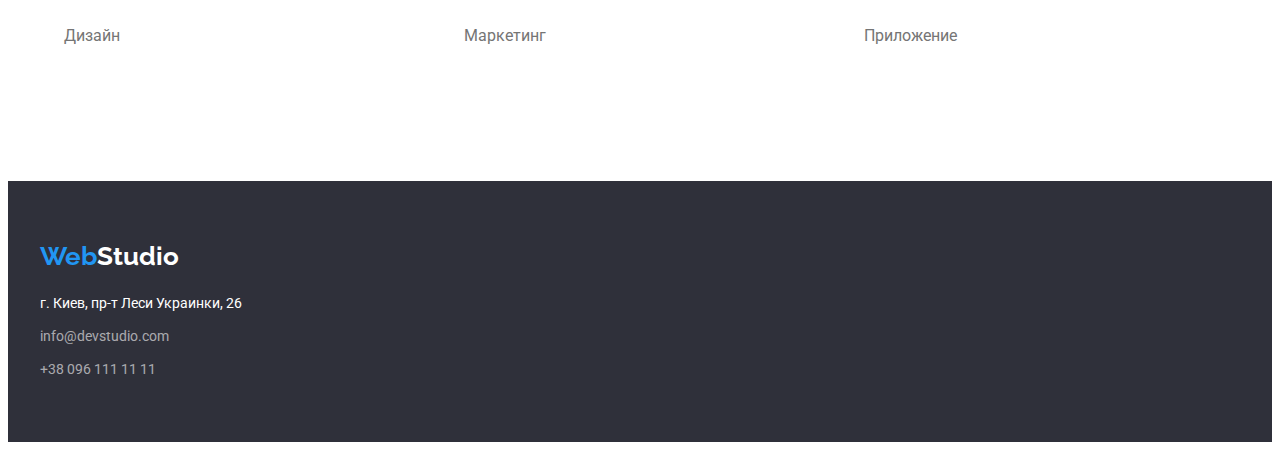
==== commit ea45dcec: "editing html, css" ====
--- a/portfolio.html
+++ b/portfolio.html
@@ -26,18 +26,18 @@
     <!-- Секція Header -->
 
     <header class="header">
-      <div class="container">
+      <div class="container header-container">
         <div class="flex-container">
-          <a href="" class="header-logo"
-            ><span class="logo-span">Web</span>Studio</a
-          >
-          <nav>
+          <nav class="header-nav">
+            <a href="" class="header-logo"
+              ><span class="logo-span">Web</span>Studio</a
+            >
             <ul class="marker-list header-list">
               <li class="item">
-                <a class="nav-link" href="./index.html">Студия</a>
+                <a class="nav-link current" href="./index.html">Студия</a>
               </li>
               <li class="item">
-                <a class="nav-link current" href="">Портфолио</a>
+                <a class="nav-link" href="./portfolio.html">Портфолио</a>
               </li>
               <li class="item"><a class="nav-link" href="">Контакты</a></li>
             </ul>
--- a/css/styles.css
+++ b/css/styles.css
@@ -38,7 +38,7 @@
 }
 
 .marker-list {
-    list-style-type: none;
+    list-style: none;
     padding: 0;
 }
 
@@ -53,9 +53,7 @@
     margin: 0 auto;
 }
 
-header a {
-    padding: 24px 0px;
-}
+
 
 .flex-container {
     display: flex;
@@ -71,16 +69,27 @@
     color: var(--title-color);
     margin-right: 93px;
 }
+
+.header-nav {
+    display: flex;
+    align-items: center;
+}
+
 .logo-span {
     color: var(--accent-color);
 }
+
 .header-list {
     display: flex;
 }
+
 .header-list>.item:not(:last-child) {
     margin-right: 50px;
 }
+
 .marker-list .nav-link {
+    padding: 32px 0;
+    display: block;
     font-size: var(--font-text);
     font-weight: var(--font-weight-main);
     line-height: 1.14;
@@ -88,10 +97,12 @@
     color: var(--dark-color);
     letter-spacing: 0.02em;
 }
+
 .nav-link:hover,
 .nav-link:focus {
     color: var(--accent-color);
 }
+
 .marker-list .nav-link.current {
     color: var(--accent-color);
 }
@@ -106,6 +117,7 @@
 }
 
 .contact-link {
+    padding: 32px 0;
     font-size: var(--font-text);
     font-weight: var(--font-weight-main);
     line-height: 1.14;
@@ -119,11 +131,14 @@
 .contact-link:focus {
     color: var(--accent-color);
 }
+
 .section {
     padding: 94px 0;
 }
 
 .logo {
+    display: inline-block;
+    margin-bottom: 20px;
     font-family: var(--secondary-font), sans-serif;
     text-decoration: none;
     color: var(--accent-color);
@@ -133,9 +148,7 @@
     margin-right: 93px;
 }
 
-.logo-header-web {
-    color: var(--title-color);
-}
+
 
 
 
@@ -196,6 +209,7 @@
     background-color: var(--accent-color);
     color: var(--button-color);
 }
+
 /* hero */
 .hero-section {
     padding-bottom: 200px;
@@ -203,11 +217,17 @@
 }
 
 .hero {
+    padding: 200px 0;
     background-color: var(--background-title);
     text-align: center;
 }
 
 .hero-title {
+    width: 693px;
+    margin-right: auto;
+    margin-left: auto;
+    margin-bottom: 30px;
+    letter-spacing: 0.06em;
     background: var(--background-title);
     color: var(--button-color);
     font-family: inherit;
@@ -288,7 +308,7 @@
     margin-left: -30px;
     margin-top: -30px;
 
-    flex-basis: calc((100% - 90px) / 4);
+    flex-basis: calc((100% - 90px) / 3);
 }
 
 .flex-box-img .item {
@@ -309,6 +329,8 @@
 }
 
 .item-pic {
+    box-shadow: 0px 1px 3px rgba(0, 0, 0, 0.12), 0px 1px 1px rgba(0, 0, 0, 0.14), 0px 2px 1px rgba(0, 0, 0, 0.2);
+    border-radius: 0px 0px 4px 4px;
     margin-left: 30px;
     text-align: center;
 
@@ -344,6 +366,8 @@
     color: var(--title-color);
 
     margin-bottom: 4px;
+    margin-top: 20px;
+    margin-bottom: 4px;
 }
 
 .btn-list {
@@ -384,6 +408,11 @@
     color: var(--primary-text-color);
 
     padding: 20px 24px;
+    display: block;
+    margin-block-start: 1em;
+    margin-block-end: 1em;
+    margin-inline-start: 0px;
+    margin-inline-end: 0px;
 }
 
 
@@ -415,6 +444,10 @@
     color: var(--accent-color);
 }
 
+.footer .item:not(:last-child) {
+    margin-bottom: 9px;
+}
+
 .btn-menu.active {
     background-color: var(--accent-color);
     color: var(--button-color);
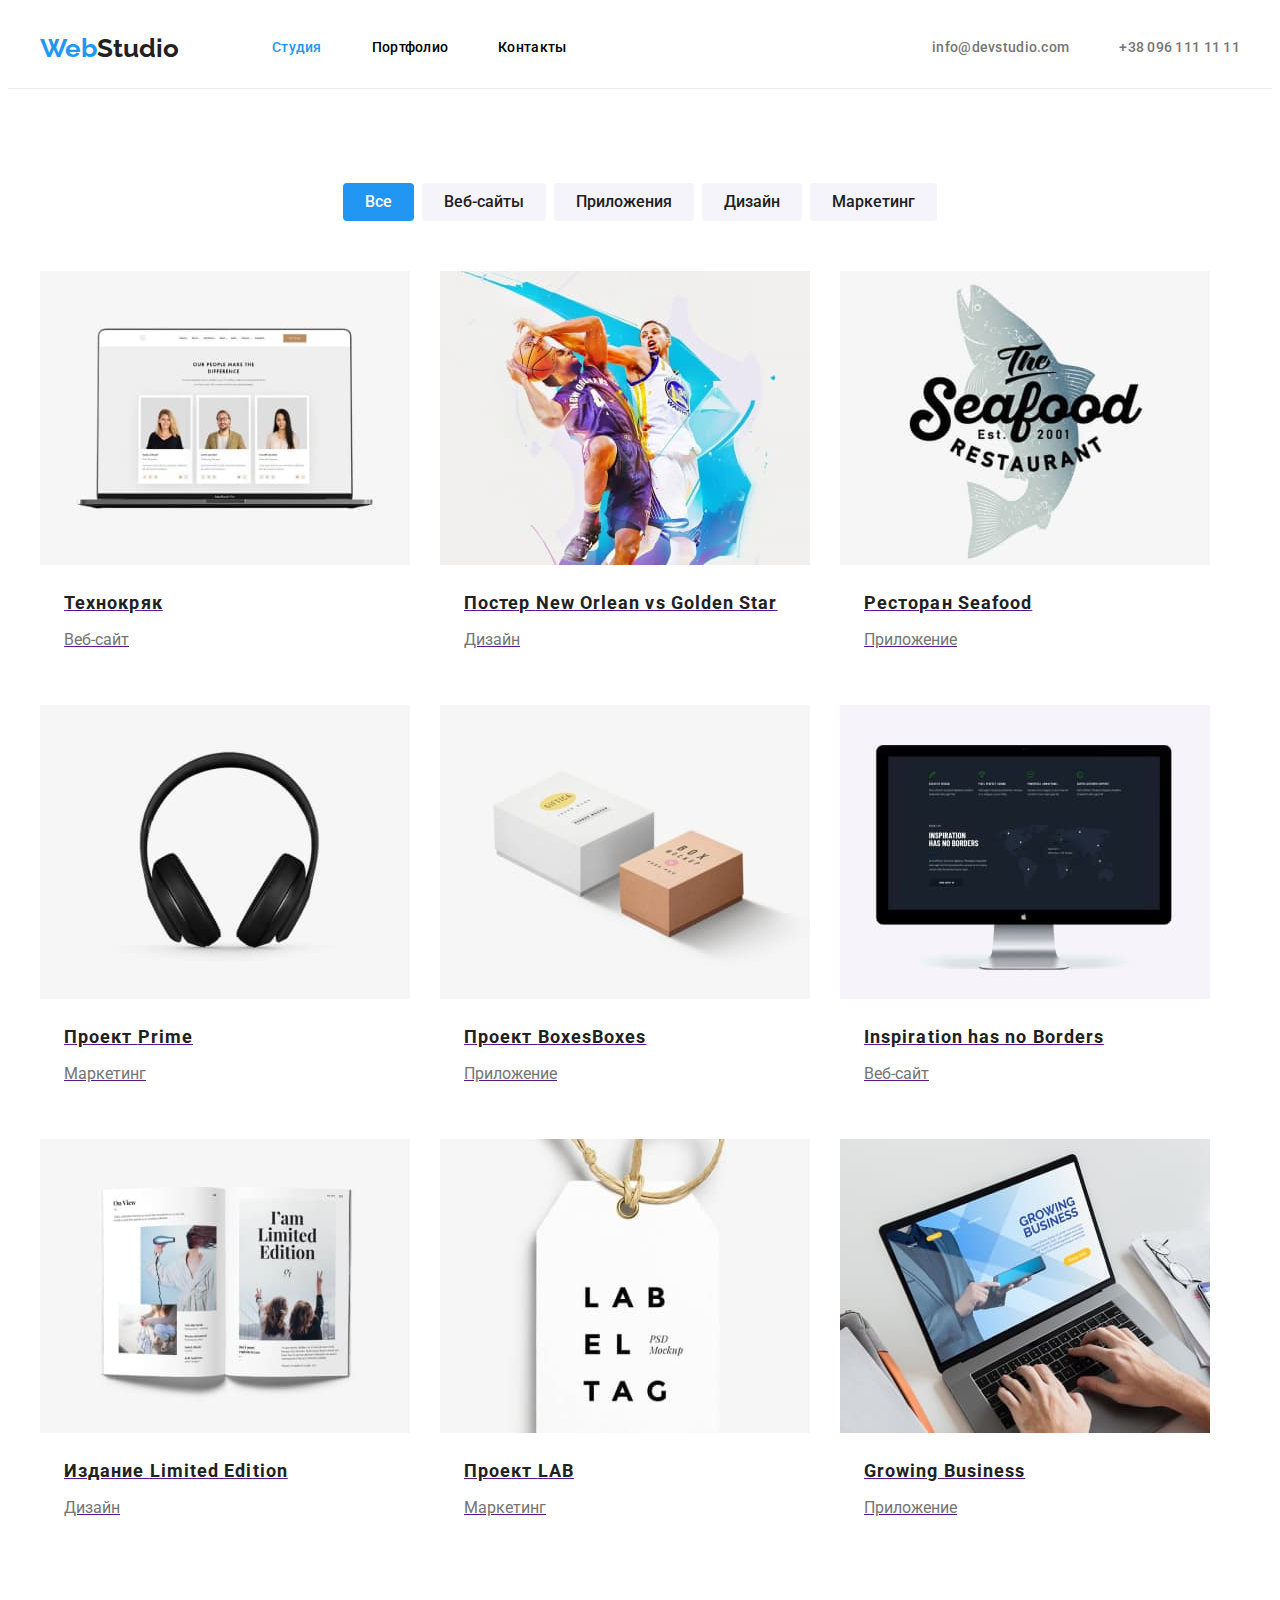
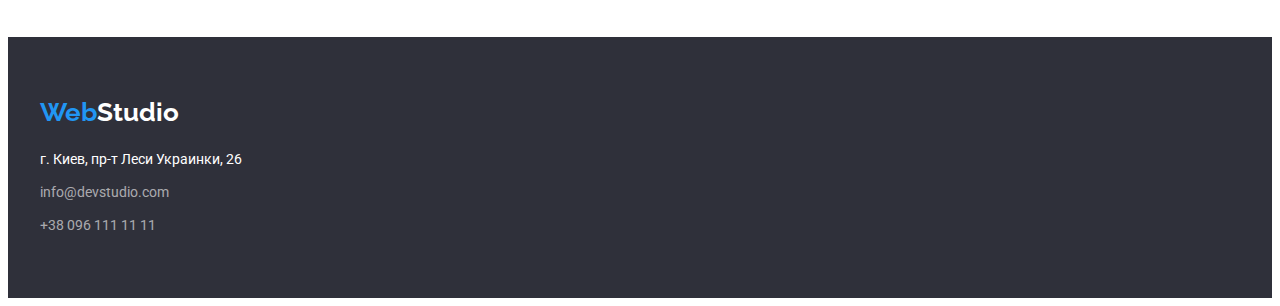
==== commit c11a93b9: "edit html, css" ====
--- a/portfolio.html
+++ b/portfolio.html
@@ -91,11 +91,11 @@
                   width="370"
                   height="294"
                 />
-              </a>
-              <div class="text-card">
-                <h2 class="title-portfolio">Технокряк</h2>
-                <p class="text">Веб-сайт</p>
-              </div>
+                <div class="text-card" style="padding: 20px 24px">
+                  <h2 class="title-portfolio">Технокряк</h2>
+                  <p class="text">Веб-сайт</p>
+                </div>
+              </a>
             </li>
             <li class="item">
               <a class="link" href=""
@@ -104,13 +104,13 @@
                   alt="poster-NewOrlean-vs-Golden-Star"
                   width="370"
                   height="294"
-              /></a>
-              <div class="text-card">
+              /><div class="text-card" style="padding: 20px 24px">
                 <h2 class="title-portfolio">
                   Постер <span lang="en">New Orlean vs Golden Star</span>
                 </h2>
                 <p class="text">Дизайн</p>
-              </div>
+              </div></a>
+              
             </li>
             <li class="item">
               <a class="link" href="">
@@ -119,14 +119,14 @@
                   alt="restaurant-Seafood"
                   width="370"
                   height="294"
-                />
-              </a>
-              <div class="text-card">
-                <h2 class="title-portfolio">
-                  Ресторан <span lang="en">Seafood</span>
-                </h2>
-                <p class="text">Приложение</p>
-              </div>
+                /><div class="text-card" style="padding: 20px 24px">
+                  <h2 class="title-portfolio">
+                    Ресторан <span lang="en">Seafood</span>
+                  </h2>
+                  <p class="text">Приложение</p>
+                </div>
+              </a>
+              
             </li>
             <li class="item">
               <a class="link" href="">
@@ -135,14 +135,14 @@
                   alt="project-Prime"
                   width="370"
                   height="294"
-                />
-              </a>
-              <div class="text-card">
-                <h2 class="title-portfolio">
-                  Проект <span lang="en">Prime</span>
-                </h2>
-                <p class="text">Маркетинг</p>
-              </div>
+                /><div class="text-card" style="padding: 20px 24px">
+                  <h2 class="title-portfolio">
+                    Проект <span lang="en">Prime</span>
+                  </h2>
+                  <p class="text">Маркетинг</p>
+                </div>
+              </a>
+              
             </li>
             <li class="item">
               <a class="link" href="">
@@ -151,14 +151,14 @@
                   alt="project-Boxes"
                   width="370"
                   height="294"
-                />
-              </a>
-              <div class="text-card">
-                <h2 class="title-portfolio">
-                  Проект <span lang="en">Boxes</span>Boxes
-                </h2>
-                <p class="text">Приложение</p>
-              </div>
+                /><div class="text-card" style="padding: 20px 24px">
+                  <h2 class="title-portfolio">
+                    Проект <span lang="en">Boxes</span>Boxes
+                  </h2>
+                  <p class="text">Приложение</p>
+                </div>
+              </a>
+              
             </li>
             <li class="item">
               <a class="link" href="">
@@ -167,14 +167,14 @@
                   alt="Inspiration-has-no-Borders"
                   width="370"
                   height="294"
-                />
-              </a>
-              <div class="text-card">
-                <h2 class="title-portfolio" lang="en">
-                  Inspiration has no Borders
-                </h2>
-                <p class="text">Веб-сайт</p>
-              </div>
+                /><div class="text-card" style="padding: 20px 24px">
+                  <h2 class="title-portfolio" lang="en">
+                    Inspiration has no Borders
+                  </h2>
+                  <p class="text">Веб-сайт</p>
+                </div>
+              </a>
+              
             </li>
             <li class="item">
               <a class="link" href="">
@@ -183,14 +183,14 @@
                   alt="Limited-Edition"
                   width="370"
                   height="294"
-                />
-              </a>
-              <div class="text-card">
-                <h2 class="title-portfolio">
-                  Издание <span lang="en">Limited Edition</span>
-                </h2>
-                <p class="text">Дизайн</p>
-              </div>
+                /><div class="text-card" style="padding: 20px 24px">
+                  <h2 class="title-portfolio">
+                    Издание <span lang="en">Limited Edition</span>
+                  </h2>
+                  <p class="text">Дизайн</p>
+                </div>
+              </a>
+              
             </li>
             <li class="item">
               <a class="link" href="">
@@ -199,13 +199,13 @@
                   alt="project-LAB"
                   width="370"
                   height="294"
-              /></a>
-              <div class="text-card">
+              /><div class="text-card" style="padding: 20px 24px">
                 <h2 class="title-portfolio">
                   Проект <span lang="en">LAB</span>
                 </h2>
                 <p class="text">Маркетинг</p>
-              </div>
+              </div></a>
+              
             </li>
             <li class="item">
               <a class="link" href="">
@@ -214,12 +214,12 @@
                   alt="Growing Business"
                   width="370"
                   height="294"
-                />
-              </a>
-              <div class="text-card">
-                <h2 class="title-portfolio" lang="en">Growing Business</h2>
-                <p class="text">Приложение</p>
-              </div>
+                /><div class="text-card" style="padding: 20px 24px">
+                  <h2 class="title-portfolio" lang="en">Growing Business</h2>
+                  <p class="text">Приложение</p>
+                </div>
+              </a>
+              
             </li>
           </ul>
         </div>
--- a/css/styles.css
+++ b/css/styles.css
@@ -145,7 +145,7 @@
     font-weight: 700;
     font-size: 26px;
     line-height: 1.19;
-    margin-right: 93px;
+    
 }
 
 
@@ -366,7 +366,7 @@
     color: var(--title-color);
 
     margin-bottom: 4px;
-    margin-top: 20px;
+    
     margin-bottom: 4px;
 }
 
@@ -400,19 +400,11 @@
 }
 
 .text {
-    font-family: inherit;
-    font-weight: 400;
     font-size: 16px;
     line-height: 1.88;
     text-decoration: none;
     color: var(--primary-text-color);
-
-    padding: 20px 24px;
     display: block;
-    margin-block-start: 1em;
-    margin-block-end: 1em;
-    margin-inline-start: 0px;
-    margin-inline-end: 0px;
 }
 
 
